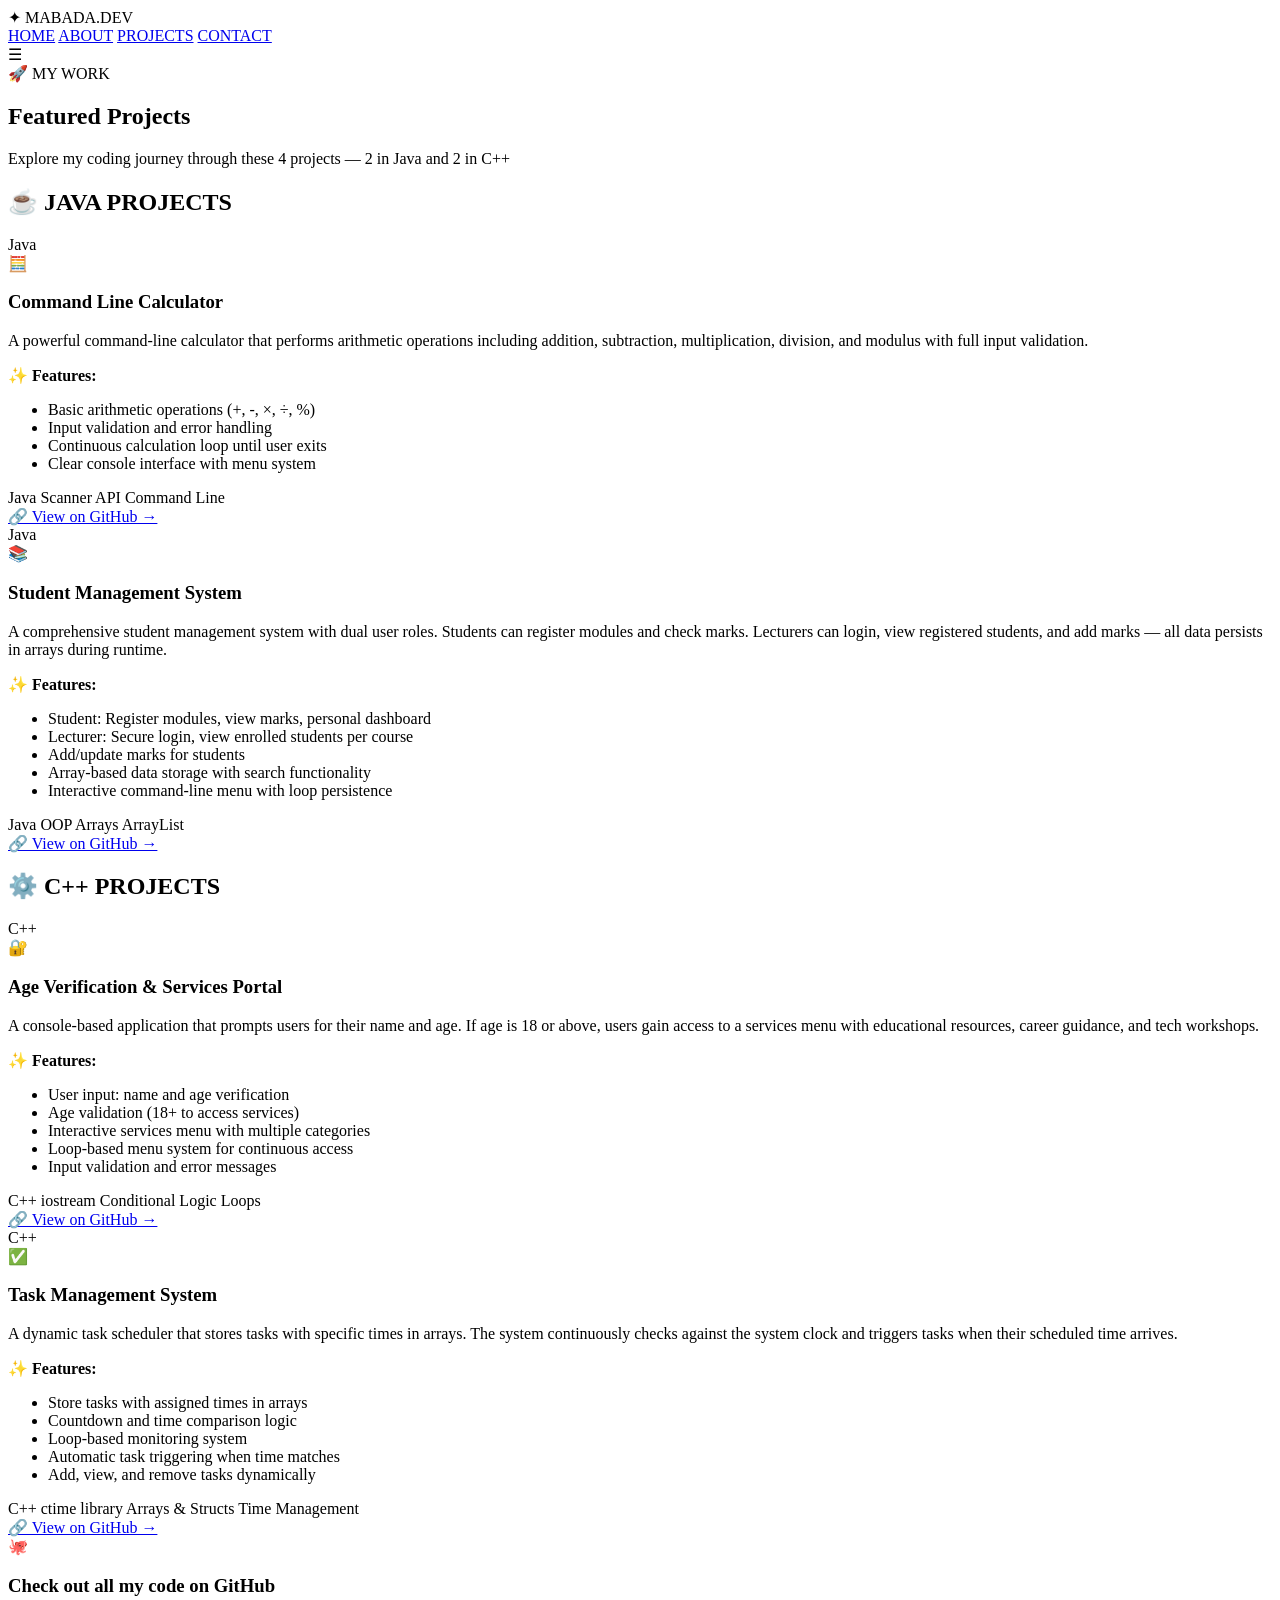
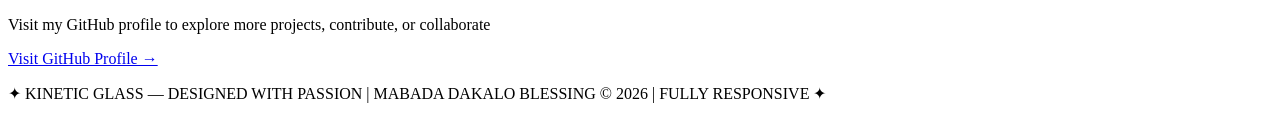
==== projects.html @ 3f31da8a "Add files via upload" ====
<!DOCTYPE html>
<html lang="en">
<head>
  <meta charset="UTF-8">
  <meta name="viewport" content="width=device-width, initial-scale=1.0, user-scalable=yes">
  <title>Mabada Dakalo | Projects</title>
  <link rel="stylesheet" href="css/style.css">
  <link href="https://fonts.googleapis.com/css2?family=Plus+Jakarta+Sans:wght@300;400;500;600;700;800&family=Inter:wght@300;400;500;600;700&display=swap" rel="stylesheet">
</head>
<body>
  <div class="orb orb1"></div>
  <div class="orb orb2"></div>
  <div class="orb orb3"></div>

  <div class="container">
    <nav>
      <div class="logo">✦ MABADA.DEV</div>
      <div class="nav-links">
        <a href="index.html">HOME</a>
        <a href="about.html">ABOUT</a>
        <a href="projects.html" class="active">PROJECTS</a>
        <a href="contact.html">CONTACT</a>
      </div>
      <div class="menu-toggle" id="menuToggle">☰</div>
    </nav>

    <!-- Projects Hero - No Image Slider -->
    <section>
      <div class="glass-panel projects-hero no-slider">
        <div class="projects-hero-text full-width">
          <div class="greeting-badge">🚀 MY WORK</div>
          <h1>Featured <span class="gradient-text">Projects</span></h1>
          <p>Explore my coding journey through these 4 projects — 2 in Java and 2 in C++</p>
        </div>
      </div>
    </section>

    <!-- Java Projects Section -->
    <section>
      <h2 class="section-title">☕ JAVA PROJECTS</h2>
      <div class="projects-grid">
        
        <div class="project-card glass-panel">
          <div class="project-badge">Java</div>
          <div class="project-icon">🧮</div>
          <h3>Command Line Calculator</h3>
          <p class="project-desc">A powerful command-line calculator that performs arithmetic operations including addition, subtraction, multiplication, division, and modulus with full input validation.</p>
          
          <div class="project-features-list">
            <strong>✨ Features:</strong>
            <ul>
              <li>Basic arithmetic operations (+, -, ×, ÷, %)</li>
              <li>Input validation and error handling</li>
              <li>Continuous calculation loop until user exits</li>
              <li>Clear console interface with menu system</li>
            </ul>
          </div>
          
          <div class="tech-used">
            <span>Java</span>
            <span>Scanner API</span>
            <span>Command Line</span>
          </div>
          
          <a href="https://github.com/mabada-dev/java-calculator" class="project-link" target="_blank">🔗 View on GitHub →</a>
        </div>

        <div class="project-card glass-panel">
          <div class="project-badge">Java</div>
          <div class="project-icon">📚</div>
          <h3>Student Management System</h3>
          <p class="project-desc">A comprehensive student management system with dual user roles. Students can register modules and check marks. Lecturers can login, view registered students, and add marks — all data persists in arrays during runtime.</p>
          
          <div class="project-features-list">
            <strong>✨ Features:</strong>
            <ul>
              <li>Student: Register modules, view marks, personal dashboard</li>
              <li>Lecturer: Secure login, view enrolled students per course</li>
              <li>Add/update marks for students</li>
              <li>Array-based data storage with search functionality</li>
              <li>Interactive command-line menu with loop persistence</li>
            </ul>
          </div>
          
          <div class="tech-used">
            <span>Java</span>
            <span>OOP</span>
            <span>Arrays</span>
            <span>ArrayList</span>
          </div>
          
          <a href="https://github.com/mabada-dev/student-management" class="project-link" target="_blank">🔗 View on GitHub →</a>
        </div>
      </div>
    </section>

    <!-- C++ Projects Section -->
    <section>
      <h2 class="section-title">⚙️ C++ PROJECTS</h2>
      <div class="projects-grid">
        
        <div class="project-card glass-panel">
          <div class="project-badge">C++</div>
          <div class="project-icon">🔐</div>
          <h3>Age Verification & Services Portal</h3>
          <p class="project-desc">A console-based application that prompts users for their name and age. If age is 18 or above, users gain access to a services menu with educational resources, career guidance, and tech workshops.</p>
          
          <div class="project-features-list">
            <strong>✨ Features:</strong>
            <ul>
              <li>User input: name and age verification</li>
              <li>Age validation (18+ to access services)</li>
              <li>Interactive services menu with multiple categories</li>
              <li>Loop-based menu system for continuous access</li>
              <li>Input validation and error messages</li>
            </ul>
          </div>
          
          <div class="tech-used">
            <span>C++</span>
            <span>iostream</span>
            <span>Conditional Logic</span>
            <span>Loops</span>
          </div>
          
          <a href="https://github.com/mabada-dev/age-verification-portal" class="project-link" target="_blank">🔗 View on GitHub →</a>
        </div>

        <div class="project-card glass-panel">
          <div class="project-badge">C++</div>
          <div class="project-icon">✅</div>
          <h3>Task Management System</h3>
          <p class="project-desc">A dynamic task scheduler that stores tasks with specific times in arrays. The system continuously checks against the system clock and triggers tasks when their scheduled time arrives.</p>
          
          <div class="project-features-list">
            <strong>✨ Features:</strong>
            <ul>
              <li>Store tasks with assigned times in arrays</li>
              <li>Countdown and time comparison logic</li>
              <li>Loop-based monitoring system</li>
              <li>Automatic task triggering when time matches</li>
              <li>Add, view, and remove tasks dynamically</li>
            </ul>
          </div>
          
          <div class="tech-used">
            <span>C++</span>
            <span>ctime library</span>
            <span>Arrays & Structs</span>
            <span>Time Management</span>
          </div>
          
          <a href="https://github.com/mabada-dev/task-scheduler" class="project-link" target="_blank">🔗 View on GitHub →</a>
        </div>
      </div>
    </section>

    <div class="github-section">
      <div class="glass-panel github-card">
        <div class="github-icon">🐙</div>
        <h3>Check out all my code on GitHub</h3>
        <p>Visit my GitHub profile to explore more projects, contribute, or collaborate</p>
        <a href="https://github.com/mabada-dev" class="cta-btn primary" target="_blank">Visit GitHub Profile →</a>
      </div>
    </div>

    <footer>
      <p>✦ KINETIC GLASS — DESIGNED WITH PASSION | MABADA DAKALO BLESSING © 2026 | FULLY RESPONSIVE ✦</p>
    </footer>
  </div>

  <script src="js/script.js"></script>
</body>
</html>
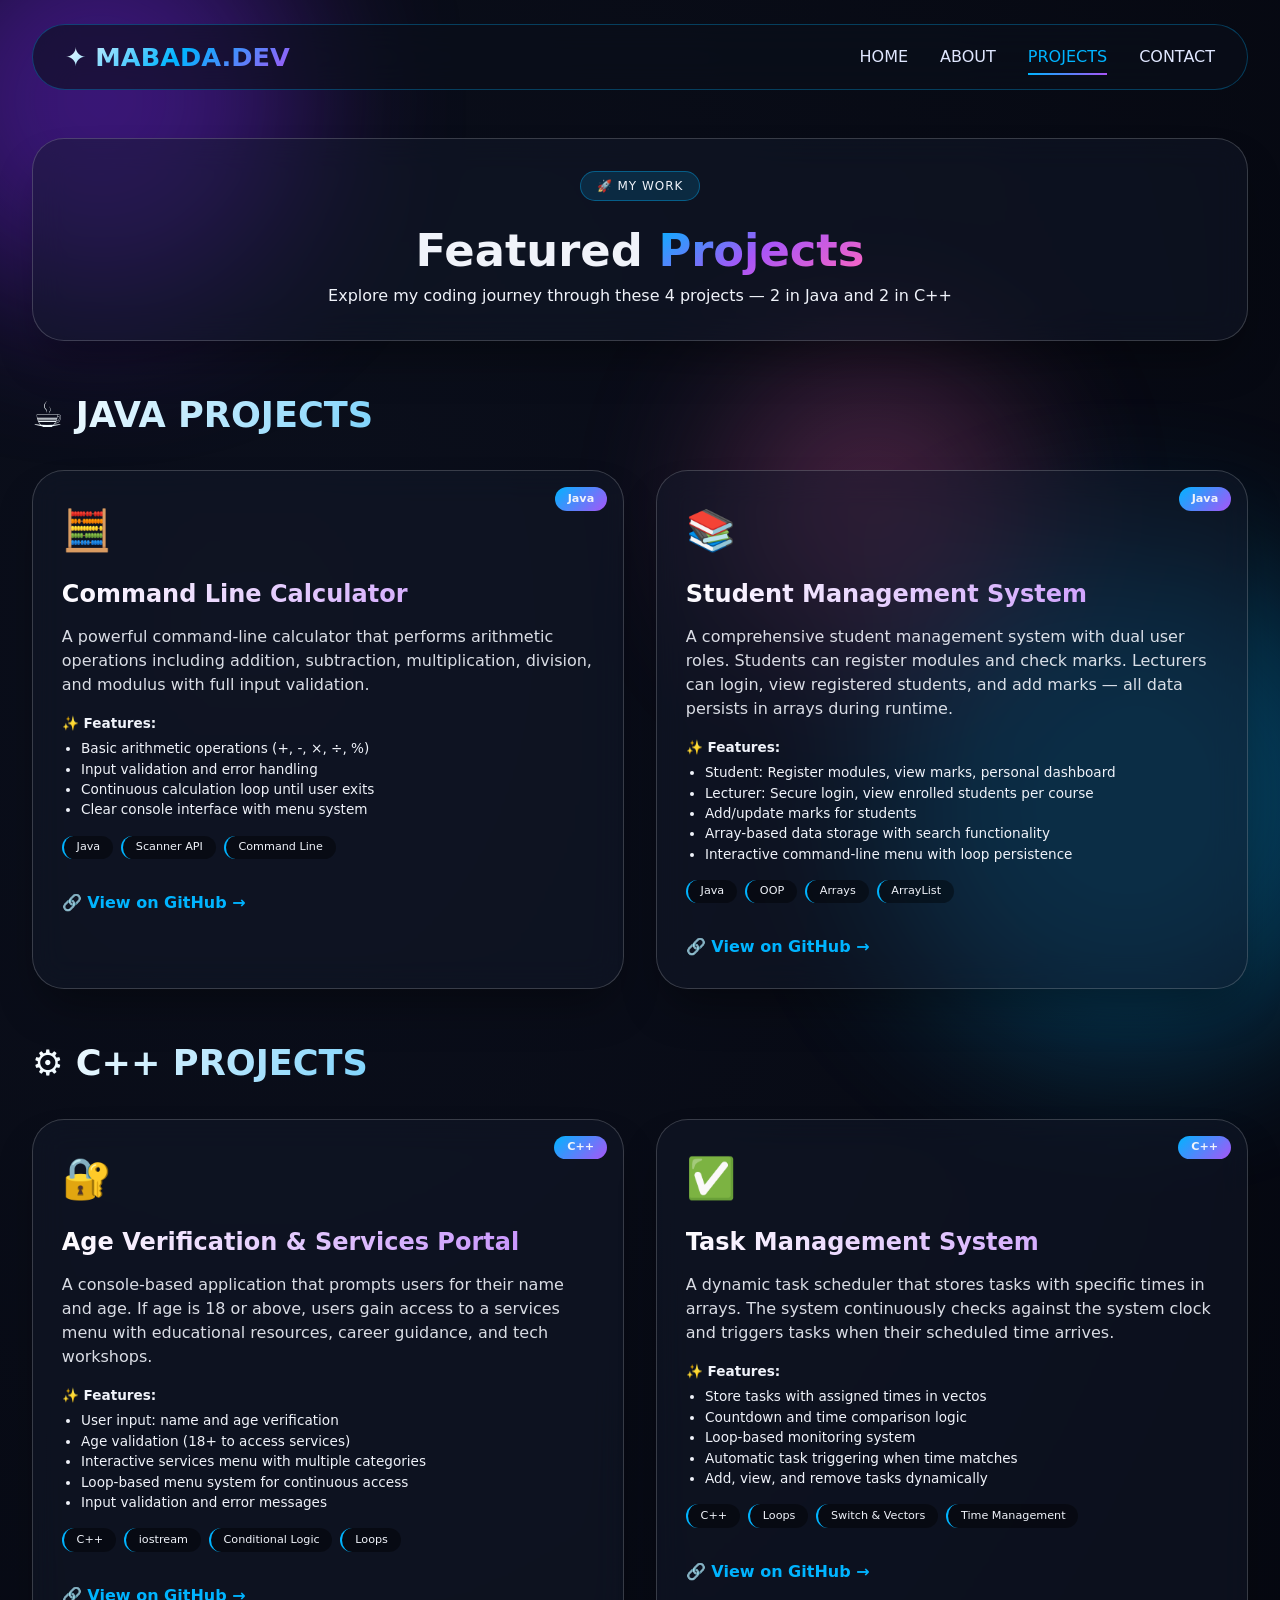
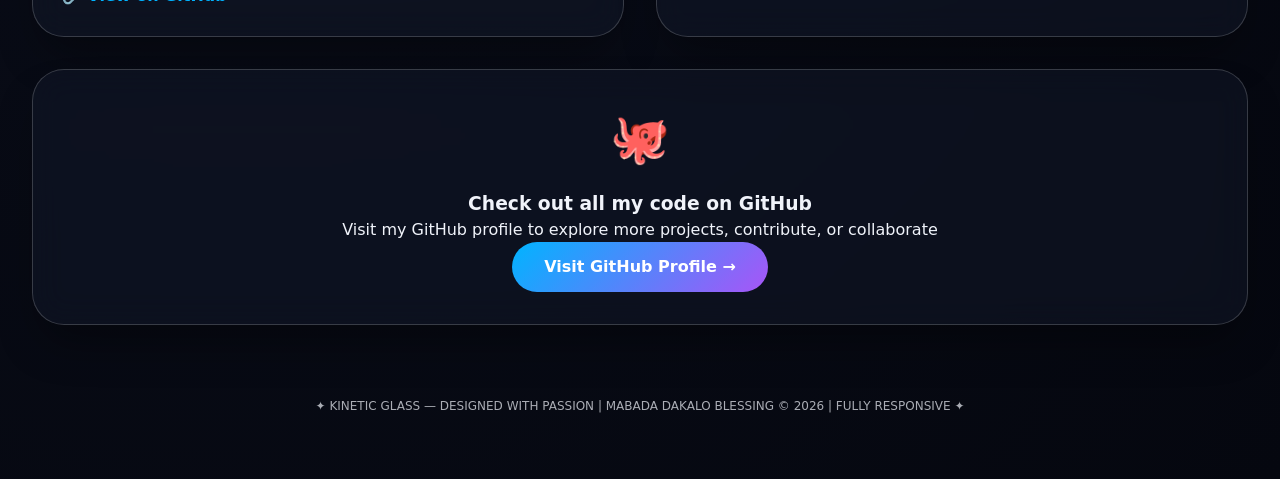
==== commit cafff1fa: "Update projects.html" ====
--- a/projects.html
+++ b/projects.html
@@ -123,7 +123,7 @@
             <span>Loops</span>
           </div>
           
-          <a href="https://github.com/mabada-dev/age-verification-portal" class="project-link" target="_blank">🔗 View on GitHub →</a>
+          <a href="https://github.com/Dakalo-rgb/AgeVerify-C-.git" class="project-link" target="_blank">🔗 View on GitHub →</a>
         </div>
 
         <div class="project-card glass-panel">
@@ -135,7 +135,7 @@
           <div class="project-features-list">
             <strong>✨ Features:</strong>
             <ul>
-              <li>Store tasks with assigned times in arrays</li>
+              <li>Store tasks with assigned times in vectos</li>
               <li>Countdown and time comparison logic</li>
               <li>Loop-based monitoring system</li>
               <li>Automatic task triggering when time matches</li>
@@ -145,12 +145,12 @@
           
           <div class="tech-used">
             <span>C++</span>
-            <span>ctime library</span>
-            <span>Arrays & Structs</span>
+            <span>Loops</span>
+            <span>Switch & Vectors</span>
             <span>Time Management</span>
           </div>
           
-          <a href="https://github.com/mabada-dev/task-scheduler" class="project-link" target="_blank">🔗 View on GitHub →</a>
+          <a href="https://github.com/Dakalo-rgb/Task-amanger-.git" class="project-link" target="_blank">🔗 View on GitHub →</a>
         </div>
       </div>
     </section>
--- a/css/style.css
+++ b/css/style.css
@@ -0,0 +1,1186 @@
+* {
+  margin: 0;
+  padding: 0;
+  box-sizing: border-box;
+}
+
+body {
+  font-family: 'Plus Jakarta Sans', 'Inter', 'Segoe UI', system-ui, sans-serif;
+  background: radial-gradient(ellipse at 20% 30%, #0b0f1c, #05070f);
+  color: #f0f3fa;
+  line-height: 1.5;
+  scroll-behavior: smooth;
+  overflow-x: hidden;
+}
+
+/* Animated floating orbs */
+.orb {
+  position: fixed;
+  border-radius: 50%;
+  filter: blur(80px);
+  opacity: 0.5;
+  pointer-events: none;
+  z-index: 0;
+  animation: floatOrb 18s infinite ease-in-out;
+}
+
+@keyframes floatOrb {
+  0% { transform: translate(0, 0) scale(1); }
+  50% { transform: translate(5%, 5%) scale(1.1); }
+  100% { transform: translate(0, 0) scale(1); }
+}
+
+.orb1 { width: 400px; height: 400px; background: #6b21d5; top: -100px; left: -100px; }
+.orb2 { width: 500px; height: 500px; background: #00b4ff; bottom: -150px; right: -100px; opacity: 0.3; animation-delay: 3s; }
+.orb3 { width: 300px; height: 300px; background: #ff66c0; top: 40%; right: 20%; opacity: 0.25; animation-delay: 6s; }
+
+.container {
+  max-width: 1300px;
+  margin: 0 auto;
+  padding: 1.5rem 2rem 4rem;
+  position: relative;
+  z-index: 10;
+}
+
+/* Glass panel effect */
+.glass-panel {
+  background: rgba(20, 28, 45, 0.45);
+  backdrop-filter: blur(16px);
+  border-radius: 2rem;
+  border: 1px solid rgba(255, 255, 255, 0.18);
+  box-shadow: 0 25px 45px -12px rgba(0, 0, 0, 0.4);
+  transition: all 0.35s ease;
+}
+
+.glass-panel:hover {
+  border-color: rgba(0, 180, 255, 0.5);
+  box-shadow: 0 30px 50px -18px rgba(0, 180, 255, 0.25);
+}
+
+/* Navigation */
+nav {
+  display: flex;
+  justify-content: space-between;
+  align-items: center;
+  flex-wrap: wrap;
+  gap: 1rem;
+  padding: 0.8rem 2rem;
+  background: rgba(10, 15, 28, 0.6);
+  backdrop-filter: blur(20px);
+  border-radius: 3rem;
+  border: 1px solid rgba(0, 180, 255, 0.3);
+  margin-bottom: 3rem;
+  position: sticky;
+  top: 1rem;
+  z-index: 100;
+}
+
+.logo {
+  font-size: 1.6rem;
+  font-weight: 700;
+  background: linear-gradient(135deg, #ffffff, #00b4ff, #a855f7);
+  -webkit-background-clip: text;
+  background-clip: text;
+  color: transparent;
+}
+
+.nav-links {
+  display: flex;
+  gap: 2rem;
+  flex-wrap: wrap;
+}
+
+.nav-links a {
+  color: #e0e7ff;
+  text-decoration: none;
+  font-weight: 500;
+  transition: 0.2s;
+  position: relative;
+}
+
+.nav-links a::after {
+  content: '';
+  position: absolute;
+  bottom: -6px;
+  left: 0;
+  width: 0;
+  height: 2px;
+  background: linear-gradient(90deg, #00b4ff, #a855f7);
+  transition: width 0.25s;
+}
+
+.nav-links a:hover::after,
+.nav-links a.active::after {
+  width: 100%;
+}
+
+.nav-links a:hover,
+.nav-links a.active {
+  color: #00b4ff;
+}
+
+.menu-toggle {
+  display: none;
+  font-size: 1.8rem;
+  cursor: pointer;
+  color: white;
+}
+
+/* Section Title */
+.section-title {
+  font-size: 2.2rem;
+  font-weight: 700;
+  margin-bottom: 1.8rem;
+  margin-top: 1rem;
+  background: linear-gradient(125deg, #ffffff, #7dd3fc);
+  -webkit-background-clip: text;
+  background-clip: text;
+  color: transparent;
+  display: inline-block;
+}
+
+.gradient-text {
+  background: linear-gradient(145deg, #00b4ff, #a855f7, #ff66c0);
+  -webkit-background-clip: text;
+  background-clip: text;
+  color: transparent;
+}
+
+/* Hero Grid - Desktop Layout */
+.hero-grid {
+  display: flex;
+  flex-wrap: wrap;
+  gap: 3rem;
+  align-items: center;
+  padding: 2.5rem;
+}
+
+/* Desktop: Text on left, Image on right */
+.hero-text {
+  flex: 1.5;
+  order: 1;
+}
+
+.hero-photo {
+  flex: 1;
+  order: 2;
+}
+
+.hero-description {
+  display: none;
+}
+
+/* Hide mobile-only elements on desktop */
+.mobile-only {
+  display: none;
+}
+
+.desktop-only {
+  display: block;
+}
+
+.greeting-badge {
+  display: inline-block;
+  background: rgba(0, 180, 255, 0.15);
+  border: 1px solid #00b4ff60;
+  padding: 0.3rem 1rem;
+  border-radius: 2rem;
+  font-size: 0.75rem;
+  margin-bottom: 1rem;
+  letter-spacing: 1px;
+}
+
+.hero-text h1 {
+  font-size: 3.5rem;
+  font-weight: 800;
+  line-height: 1.2;
+  margin-bottom: 0.5rem;
+}
+
+.kinetic-tag {
+  display: inline-block;
+  background: rgba(0, 180, 255, 0.2);
+  backdrop-filter: blur(4px);
+  padding: 0.3rem 1.2rem;
+  border-radius: 3rem;
+  font-size: 0.85rem;
+  border: 1px solid #00b4ff60;
+  margin: 0.8rem 0;
+}
+
+.hero-badges {
+  display: flex;
+  flex-wrap: wrap;
+  gap: 0.7rem;
+  margin: 1rem 0;
+}
+
+.badge {
+  background: rgba(0, 180, 255, 0.15);
+  border: 1px solid #00b4ff60;
+  padding: 0.3rem 1rem;
+  border-radius: 2rem;
+  font-size: 0.8rem;
+}
+
+.hero-buttons {
+  display: flex;
+  gap: 1rem;
+  flex-wrap: wrap;
+  margin-top: 1.5rem;
+}
+
+.cta-btn {
+  display: inline-block;
+  padding: 0.8rem 2rem;
+  border-radius: 2rem;
+  text-decoration: none;
+  font-weight: 600;
+  transition: all 0.3s ease;
+  cursor: pointer;
+}
+
+.cta-btn.primary {
+  background: linear-gradient(135deg, #00b4ff, #a855f7);
+  color: white;
+  border: none;
+}
+
+.cta-btn.primary:hover {
+  transform: translateY(-3px);
+  box-shadow: 0 10px 25px -8px rgba(0, 180, 255, 0.5);
+}
+
+.cta-btn.secondary {
+  background: transparent;
+  border: 2px solid #00b4ff;
+  color: #00b4ff;
+}
+
+.cta-btn.secondary:hover {
+  background: rgba(0, 180, 255, 0.1);
+  transform: translateY(-3px);
+}
+
+/* Sharp Image Slider - Modern Rectangular Design */
+.hero-photo, .about-photo, .projects-photo, .contact-photo {
+  flex: 1;
+  display: flex;
+  justify-content: center;
+}
+
+.sharp-slider-container {
+  position: relative;
+  width: 360px;
+  height: 420px;
+}
+
+.sharp-slider-container.small-slider {
+  width: 300px;
+  height: 360px;
+}
+
+.sharp-slider {
+  position: relative;
+  width: 100%;
+  height: 100%;
+}
+
+.sharp-slide {
+  position: absolute;
+  top: 0;
+  left: 0;
+  width: 100%;
+  height: 100%;
+  opacity: 0;
+  transition: opacity 0.4s ease-in-out;
+}
+
+.sharp-slide.active {
+  opacity: 1;
+}
+
+.image-frame {
+  width: 100%;
+  height: 100%;
+  background: linear-gradient(135deg, #1a1f35, #0d1225);
+  border-radius: 16px;
+  overflow: hidden;
+  box-shadow: 0 20px 35px -12px rgba(0, 0, 0, 0.4);
+  border: 1px solid rgba(0, 180, 255, 0.3);
+  transition: all 0.3s ease;
+  display: flex;
+  flex-direction: column;
+}
+
+.image-frame:hover {
+  transform: translateY(-5px);
+  border-color: #00b4ff;
+  box-shadow: 0 25px 40px -15px rgba(0, 180, 255, 0.3);
+}
+
+.sharp-image {
+  width: 100%;
+  height: 85%;
+  object-fit: cover;
+  display: block;
+}
+
+.image-caption {
+  height: 15%;
+  display: flex;
+  align-items: center;
+  justify-content: center;
+  background: linear-gradient(135deg, rgba(0, 180, 255, 0.15), rgba(168, 85, 247, 0.1));
+  font-size: 0.85rem;
+  font-weight: 500;
+  color: #e0e7ff;
+  border-top: 1px solid rgba(0, 180, 255, 0.2);
+}
+
+.sharp-slider-btn {
+  position: absolute;
+  top: 50%;
+  transform: translateY(-50%);
+  background: rgba(0, 0, 0, 0.6);
+  backdrop-filter: blur(4px);
+  border: 1px solid rgba(0, 180, 255, 0.5);
+  color: white;
+  cursor: pointer;
+  width: 36px;
+  height: 36px;
+  border-radius: 50%;
+  font-size: 1rem;
+  transition: all 0.2s;
+  z-index: 20;
+  display: flex;
+  align-items: center;
+  justify-content: center;
+}
+
+.sharp-slider-btn:hover {
+  background: #00b4ff;
+  transform: translateY(-50%) scale(1.1);
+}
+
+.sharp-prev, .about-sharp-prev, .projects-sharp-prev, .contact-sharp-prev {
+  left: -18px;
+}
+
+.sharp-next, .about-sharp-next, .projects-sharp-next, .contact-sharp-next {
+  right: -18px;
+}
+
+.sharp-slider-dots {
+  position: absolute;
+  bottom: -30px;
+  left: 50%;
+  transform: translateX(-50%);
+  display: flex;
+  gap: 0.6rem;
+}
+
+.sharp-dot {
+  width: 10px;
+  height: 10px;
+  border-radius: 50%;
+  background: rgba(255, 255, 255, 0.4);
+  cursor: pointer;
+  transition: all 0.2s;
+}
+
+.sharp-dot.active {
+  background: #00b4ff;
+  width: 24px;
+  border-radius: 10px;
+}
+
+/* Stats Section */
+.stats-section {
+  margin: 3rem 0;
+}
+
+.stats-grid {
+  display: grid;
+  grid-template-columns: repeat(auto-fit, minmax(200px, 1fr));
+  gap: 1.5rem;
+}
+
+.stat-card {
+  text-align: center;
+  padding: 1.8rem;
+  transition: transform 0.3s ease;
+}
+
+.stat-card:hover {
+  transform: translateY(-5px);
+}
+
+.stat-number {
+  font-size: 2.8rem;
+  font-weight: 800;
+  background: linear-gradient(135deg, #00b4ff, #a855f7);
+  -webkit-background-clip: text;
+  background-clip: text;
+  color: transparent;
+  margin-bottom: 0.5rem;
+}
+
+.stat-label {
+  font-size: 1.1rem;
+  font-weight: 600;
+  margin-bottom: 0.3rem;
+}
+
+.stat-desc {
+  font-size: 0.8rem;
+  opacity: 0.7;
+}
+
+/* Highlights Section */
+.highlights-grid {
+  display: flex;
+  flex-wrap: wrap;
+  gap: 1.5rem;
+  margin-top: 2rem;
+}
+
+.highlight-card {
+  flex: 1;
+  min-width: 200px;
+  padding: 1.8rem;
+  text-align: center;
+}
+
+.highlight-icon {
+  font-size: 2.5rem;
+  margin-bottom: 1rem;
+}
+
+/* Tech Stack Section */
+.tech-stack-section {
+  margin: 3rem 0;
+}
+
+.tech-grid {
+  display: grid;
+  grid-template-columns: repeat(auto-fit, minmax(250px, 1fr));
+  gap: 2rem;
+  padding: 2rem;
+}
+
+.tech-category h3 {
+  color: #90e0ff;
+  margin-bottom: 1rem;
+  font-size: 1.2rem;
+}
+
+.tech-items {
+  display: flex;
+  flex-wrap: wrap;
+  gap: 0.7rem;
+}
+
+.tech-item {
+  background: rgba(0, 180, 255, 0.15);
+  border: 1px solid #00b4ff60;
+  padding: 0.4rem 1rem;
+  border-radius: 2rem;
+  font-size: 0.8rem;
+  transition: all 0.2s;
+}
+
+.tech-item:hover {
+  background: rgba(0, 180, 255, 0.3);
+  transform: translateY(-2px);
+}
+
+/* Learning Section */
+.learning-section {
+  margin: 3rem 0;
+}
+
+.learning-card {
+  padding: 2rem;
+}
+
+.learning-icon {
+  font-size: 2.5rem;
+  text-align: center;
+  margin-bottom: 1rem;
+}
+
+.learning-card h3 {
+  text-align: center;
+  margin-bottom: 1.5rem;
+  color: #90e0ff;
+}
+
+.learning-item {
+  margin-bottom: 1.2rem;
+}
+
+.learning-name {
+  display: block;
+  margin-bottom: 0.4rem;
+  font-size: 0.9rem;
+  font-weight: 500;
+}
+
+.progress-bar {
+  background: rgba(255, 255, 255, 0.1);
+  border-radius: 1rem;
+  height: 8px;
+  overflow: hidden;
+}
+
+.progress {
+  background: linear-gradient(90deg, #00b4ff, #a855f7);
+  border-radius: 1rem;
+  height: 100%;
+  width: 0%;
+  transition: width 1s ease;
+}
+
+/* About Page */
+.about-hero, .projects-hero, .contact-hero {
+  display: flex;
+  flex-wrap: wrap;
+  gap: 2rem;
+  align-items: center;
+  padding: 2rem;
+  margin-bottom: 2rem;
+}
+
+.about-hero-text, .projects-hero-text, .contact-hero-text {
+  flex: 1;
+}
+
+.about-hero-text h1, .projects-hero-text h1, .contact-hero-text h1 {
+  font-size: 2.8rem;
+}
+
+.about-flex {
+  display: flex;
+  flex-wrap: wrap;
+  gap: 2rem;
+  padding: 2rem;
+}
+
+.about-item {
+  flex: 1;
+}
+
+.about-item ul {
+  margin-left: 1.2rem;
+  margin-bottom: 1rem;
+}
+
+.about-item li {
+  margin-bottom: 0.3rem;
+}
+
+.skill-cloud {
+  display: flex;
+  flex-wrap: wrap;
+  gap: 0.7rem;
+  margin-top: 1rem;
+}
+
+.skill-glow {
+  background: rgba(0, 180, 255, 0.15);
+  border: 1px solid #00b4ff60;
+  padding: 0.4rem 1.2rem;
+  border-radius: 2rem;
+  font-size: 0.8rem;
+}
+
+.personal-info {
+  padding: 2rem;
+  margin-top: 2rem;
+}
+
+.info-grid {
+  display: grid;
+  grid-template-columns: repeat(auto-fit, minmax(250px, 1fr));
+  gap: 1rem;
+}
+
+.info-item {
+  padding: 0.5rem;
+  background: rgba(255, 255, 255, 0.05);
+  border-radius: 0.8rem;
+}
+
+/* No Slider / Full Width Hero Sections */
+.about-hero.no-slider,
+.projects-hero.no-slider,
+.contact-hero.no-slider {
+  justify-content: center;
+  text-align: center;
+}
+
+.full-width {
+  text-align: center;
+  width: 100%;
+}
+
+.full-width .greeting-badge {
+  margin-bottom: 1rem;
+}
+
+/* Projects Page */
+.projects-grid {
+  display: flex;
+  flex-wrap: wrap;
+  gap: 2rem;
+  margin-bottom: 2rem;
+}
+
+.project-card {
+  flex: 1;
+  min-width: 300px;
+  padding: 1.8rem;
+  position: relative;
+  transition: all 0.3s;
+}
+
+.project-card:hover {
+  transform: translateY(-8px);
+}
+
+.project-badge {
+  position: absolute;
+  top: 1rem;
+  right: 1rem;
+  background: linear-gradient(135deg, #00b4ff, #a855f7);
+  padding: 0.2rem 0.8rem;
+  border-radius: 2rem;
+  font-size: 0.7rem;
+  font-weight: bold;
+}
+
+.project-icon {
+  font-size: 2.5rem;
+  margin-bottom: 1rem;
+}
+
+.project-card h3 {
+  font-size: 1.5rem;
+  margin-bottom: 0.8rem;
+  background: linear-gradient(120deg, #fff, #c084fc);
+  -webkit-background-clip: text;
+  background-clip: text;
+  color: transparent;
+}
+
+.project-desc {
+  margin: 0.8rem 0;
+  opacity: 0.9;
+}
+
+.project-features-list {
+  margin: 1rem 0;
+  font-size: 0.85rem;
+}
+
+.project-features-list ul {
+  margin-left: 1.2rem;
+  margin-top: 0.3rem;
+}
+
+.tech-used {
+  display: flex;
+  flex-wrap: wrap;
+  gap: 0.5rem;
+  margin: 1rem 0;
+}
+
+.tech-used span {
+  background: rgba(0, 0, 0, 0.4);
+  padding: 0.2rem 0.8rem;
+  border-radius: 2rem;
+  font-size: 0.7rem;
+  border-left: 2px solid #00b4ff;
+}
+
+.project-link {
+  display: inline-block;
+  color: #00b4ff;
+  text-decoration: none;
+  font-weight: 600;
+  margin-top: 1rem;
+  transition: 0.2s;
+}
+
+.project-link:hover {
+  color: #ff66c0;
+  transform: translateX(5px);
+}
+
+.github-section {
+  margin-top: 2rem;
+}
+
+.github-card {
+  text-align: center;
+  padding: 2rem;
+}
+
+.github-icon {
+  font-size: 3rem;
+  margin-bottom: 1rem;
+}
+
+/* Contact Page */
+.contact-grid {
+  display: flex;
+  flex-wrap: wrap;
+  gap: 2rem;
+  padding: 2rem;
+}
+
+.contact-info-card, .social-card {
+  flex: 1;
+}
+
+.contact-detail-item {
+  display: flex;
+  align-items: center;
+  gap: 1rem;
+  margin-bottom: 1.5rem;
+  padding: 0.8rem;
+  background: rgba(255, 255, 255, 0.05);
+  border-radius: 1rem;
+}
+
+.contact-icon {
+  font-size: 1.8rem;
+}
+
+.contact-value {
+  display: block;
+  color: #e0e7ff;
+  text-decoration: none;
+}
+
+.contact-value a {
+  color: #e0e7ff;
+  text-decoration: none;
+}
+
+.social-links-list {
+  display: flex;
+  flex-direction: column;
+  gap: 1rem;
+}
+
+.social-link {
+  display: flex;
+  align-items: center;
+  gap: 1rem;
+  padding: 0.8rem;
+  background: rgba(255, 255, 255, 0.05);
+  border-radius: 1rem;
+  text-decoration: none;
+  color: #e0e7ff;
+  transition: 0.2s;
+}
+
+.social-link:hover:not(.coming-soon) {
+  background: rgba(0, 180, 255, 0.2);
+  transform: translateX(5px);
+}
+
+.social-icon {
+  font-size: 1.5rem;
+}
+
+.coming-soon {
+  opacity: 0.6;
+  cursor: not-allowed;
+}
+
+.soon-badge {
+  margin-left: auto;
+  font-size: 0.7rem;
+  padding: 0.2rem 0.5rem;
+  background: rgba(255, 255, 255, 0.1);
+  border-radius: 1rem;
+}
+
+.form-container {
+  padding: 2rem;
+  margin-top: 2rem;
+}
+
+.contact-form {
+  display: flex;
+  flex-direction: column;
+  gap: 1rem;
+}
+
+.form-row {
+  display: flex;
+  gap: 1rem;
+  flex-wrap: wrap;
+}
+
+.form-row input {
+  flex: 1;
+}
+
+.contact-form input, .contact-form textarea {
+  background: rgba(255, 255, 255, 0.1);
+  border: 1px solid rgba(0, 180, 255, 0.3);
+  border-radius: 1rem;
+  padding: 0.8rem 1rem;
+  color: white;
+  font-family: inherit;
+}
+
+.contact-form input:focus, .contact-form textarea:focus {
+  outline: none;
+  border-color: #00b4ff;
+}
+
+.submit-btn {
+  background: linear-gradient(135deg, #00b4ff, #a855f7);
+  border: none;
+  padding: 0.8rem 1.5rem;
+  border-radius: 2rem;
+  color: white;
+  font-weight: 600;
+  cursor: pointer;
+  transition: 0.2s;
+}
+
+.submit-btn:hover {
+  transform: scale(1.02);
+  box-shadow: 0 0 20px rgba(0, 180, 255, 0.4);
+}
+
+.form-status {
+  margin-top: 1rem;
+  text-align: center;
+}
+
+.availability-card {
+  text-align: center;
+  padding: 2rem;
+  margin-top: 2rem;
+}
+
+.availability-icon {
+  font-size: 2.5rem;
+  margin-bottom: 1rem;
+}
+
+.availability-tags {
+  display: flex;
+  flex-wrap: wrap;
+  justify-content: center;
+  gap: 1rem;
+  margin: 1rem 0;
+}
+
+.availability-tags span {
+  background: rgba(0, 180, 255, 0.15);
+  border: 1px solid #00b4ff60;
+  padding: 0.4rem 1rem;
+  border-radius: 2rem;
+  font-size: 0.9rem;
+}
+
+.availability-note {
+  font-size: 0.85rem;
+  opacity: 0.7;
+  margin-top: 1rem;
+}
+
+/* Footer */
+footer {
+  text-align: center;
+  margin-top: 3rem;
+  padding-top: 1.5rem;
+  font-size: 0.75rem;
+  opacity: 0.7;
+}
+
+/* Mobile Layout - CORRECT ORDER: Welcome -> Name -> Image -> Description */
+@media (max-width: 768px) {
+  .container {
+    padding: 1rem;
+  }
+  
+  .menu-toggle {
+    display: block;
+  }
+  
+  .nav-links {
+    display: none;
+    width: 100%;
+    flex-direction: column;
+    align-items: center;
+    gap: 1rem;
+    padding: 1rem 0;
+  }
+  
+  .nav-links.show {
+    display: flex;
+  }
+  
+  /* Hero Grid Mobile Layout */
+  .hero-grid {
+    flex-direction: column;
+    padding: 1.5rem;
+    gap: 1rem;
+  }
+  
+  /* Order on mobile:
+     1. Welcome badge & Name (hero-text)
+     2. Hero Image (hero-photo) 
+     3. Description & Buttons (hero-description)
+  */
+  .hero-text {
+    order: 1;
+    text-align: center;
+    width: 100%;
+  }
+  
+  .hero-photo {
+    order: 2;
+    width: 100%;
+    margin: 0.5rem 0;
+  }
+  
+  .hero-description {
+    order: 3;
+    display: block;
+    text-align: center;
+    width: 100%;
+  }
+  
+  /* Hide desktop kinetic tag, show mobile one */
+  .desktop-only {
+    display: none;
+  }
+  
+  .mobile-only {
+    display: inline-block;
+    margin-bottom: 1rem;
+  }
+  
+  /* Adjust text sizes for mobile */
+  .hero-text h1 {
+    font-size: 1.8rem;
+  }
+  
+  .greeting-badge {
+    display: inline-block;
+    margin-bottom: 0.5rem;
+  }
+  
+  .kinetic-tag {
+    font-size: 0.7rem;
+    padding: 0.2rem 1rem;
+  }
+  
+  .bio-text {
+    font-size: 0.95rem;
+    margin: 0.8rem 0;
+    line-height: 1.5;
+  }
+  
+  .hero-badges {
+    justify-content: center;
+    flex-wrap: wrap;
+    gap: 0.5rem;
+    margin: 1rem 0;
+  }
+  
+  .badge {
+    font-size: 0.7rem;
+    padding: 0.2rem 0.8rem;
+  }
+  
+  .hero-buttons {
+    justify-content: center;
+    gap: 0.8rem;
+  }
+  
+  .cta-btn {
+    padding: 0.6rem 1.2rem;
+    font-size: 0.85rem;
+  }
+  
+  /* Adjust slider size for mobile */
+  .sharp-slider-container {
+    width: 260px;
+    height: 320px;
+    margin: 0 auto;
+  }
+  
+  .image-caption {
+    font-size: 0.7rem;
+  }
+  
+  /* Stats grid on mobile */
+  .stats-grid {
+    grid-template-columns: repeat(2, 1fr);
+    gap: 1rem;
+  }
+  
+  .stat-card {
+    padding: 1rem;
+  }
+  
+  .stat-number {
+    font-size: 1.8rem;
+  }
+  
+  .stat-label {
+    font-size: 0.85rem;
+  }
+  
+  .stat-desc {
+    font-size: 0.65rem;
+  }
+  
+  /* Tech grid on mobile */
+  .tech-grid {
+    gap: 1.2rem;
+    padding: 1.2rem;
+  }
+  
+  .tech-category h3 {
+    font-size: 1rem;
+  }
+  
+  .tech-item {
+    font-size: 0.7rem;
+    padding: 0.25rem 0.7rem;
+  }
+  
+  /* Learning section on mobile */
+  .learning-card {
+    padding: 1.2rem;
+  }
+  
+  .learning-name {
+    font-size: 0.8rem;
+  }
+  
+  /* Highlights grid on mobile */
+  .highlights-grid {
+    gap: 1rem;
+  }
+  
+  .highlight-card {
+    padding: 1rem;
+    min-width: auto;
+  }
+  
+  .highlight-icon {
+    font-size: 1.8rem;
+  }
+  
+  .highlight-card h3 {
+    font-size: 1rem;
+  }
+  
+  .highlight-card p {
+    font-size: 0.8rem;
+  }
+  
+  /* About, Projects, Contact hero sections */
+  .about-hero, .projects-hero, .contact-hero {
+    flex-direction: column;
+    text-align: center;
+    padding: 1.5rem;
+  }
+  
+  .about-hero-text h1, .projects-hero-text h1, .contact-hero-text h1 {
+    font-size: 2rem;
+  }
+  
+  .section-title {
+    font-size: 1.6rem;
+  }
+  
+  .form-row {
+    flex-direction: column;
+  }
+  
+  .info-grid {
+    grid-template-columns: 1fr;
+  }
+  
+  .project-card {
+    min-width: 100%;
+  }
+  
+  .sharp-slider-btn {
+    width: 28px;
+    height: 28px;
+    font-size: 0.8rem;
+  }
+  
+  .sharp-prev, .about-sharp-prev, .projects-sharp-prev, .contact-sharp-prev {
+    left: -10px;
+  }
+  
+  .sharp-next, .about-sharp-next, .projects-sharp-next, .contact-sharp-next {
+    right: -10px;
+  }
+}
+
+/* For very small devices (phones under 480px) */
+@media (max-width: 480px) {
+  .sharp-slider-container {
+    width: 220px;
+    height: 280px;
+  }
+  
+  .hero-text h1 {
+    font-size: 1.5rem;
+  }
+  
+  .greeting-badge {
+    font-size: 0.65rem;
+  }
+  
+  .bio-text {
+    font-size: 0.85rem;
+  }
+  
+  .stats-grid {
+    gap: 0.8rem;
+  }
+  
+  .stat-number {
+    font-size: 1.4rem;
+  }
+  
+  .container {
+    padding: 1rem;
+  }
+}
+
+/* Desktop: Show elements inside hero-text */
+@media (min-width: 769px) {
+  .hero-description .kinetic-tag,
+  .hero-description .bio-text,
+  .hero-description .hero-badges,
+  .hero-description .hero-buttons {
+    display: none;
+  }
+  
+  /* Show these elements inside hero-text on desktop */
+  .hero-text .kinetic-tag,
+  .hero-text p,
+  .hero-text .hero-badges,
+  .hero-text .hero-buttons {
+    display: block;
+  }
+}
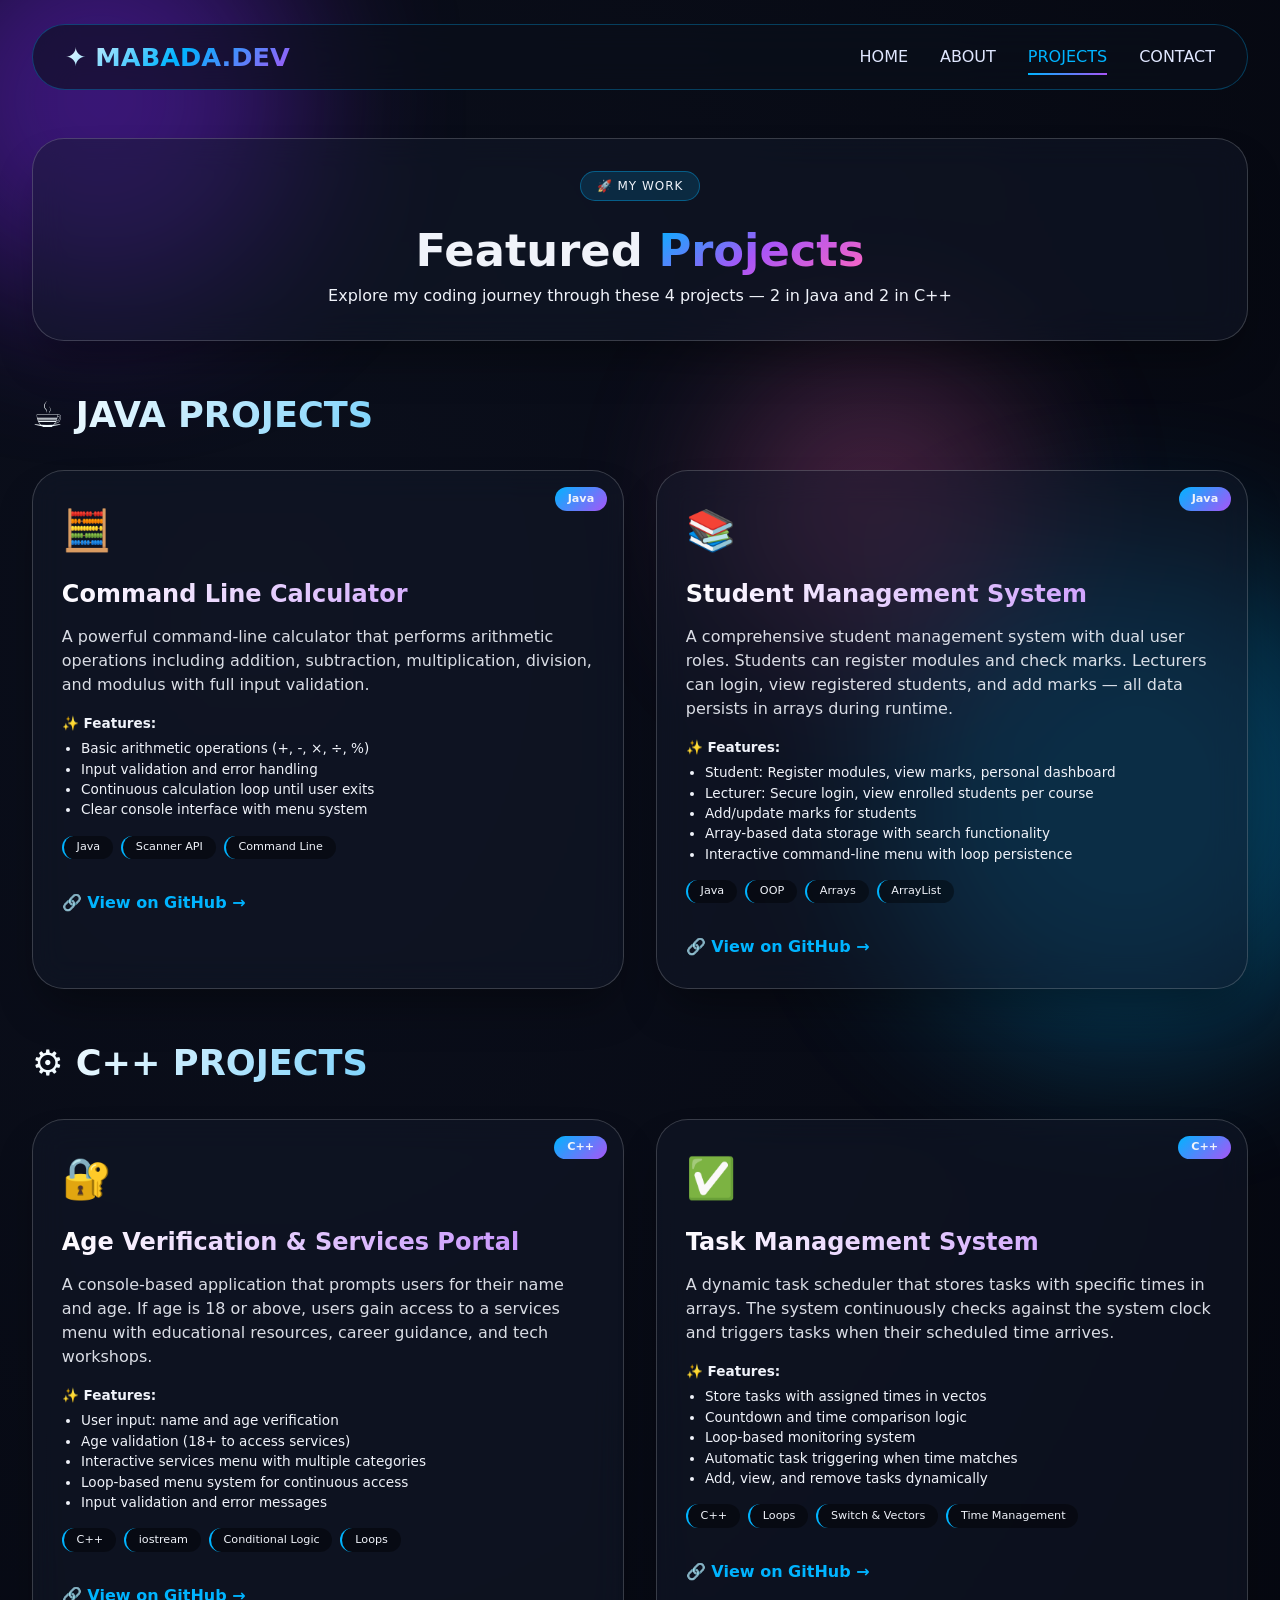
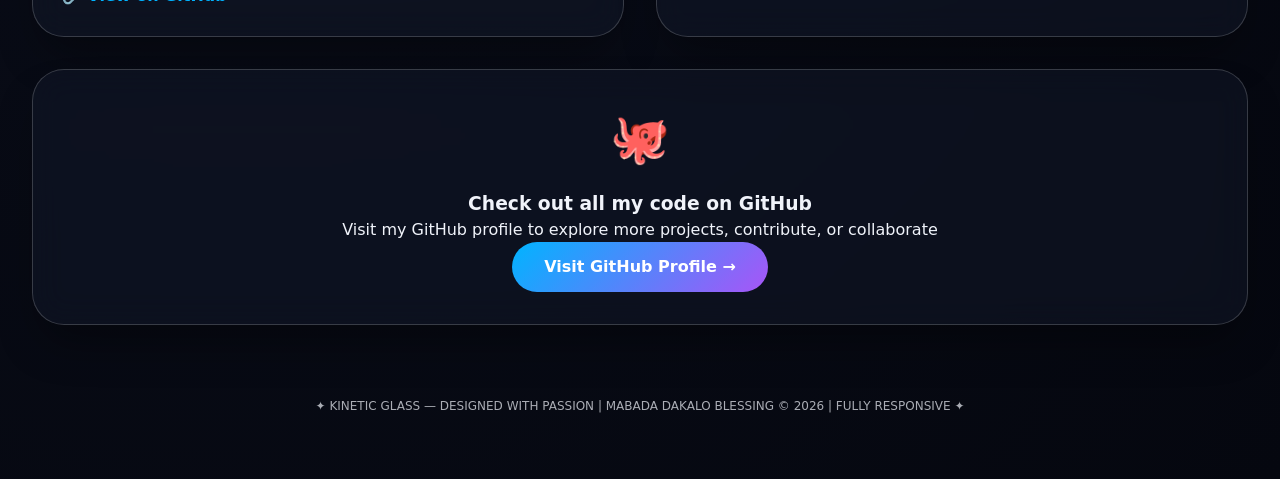
==== commit 8499008e: "Update projects.html" ====
--- a/projects.html
+++ b/projects.html
@@ -160,7 +160,7 @@
         <div class="github-icon">🐙</div>
         <h3>Check out all my code on GitHub</h3>
         <p>Visit my GitHub profile to explore more projects, contribute, or collaborate</p>
-        <a href="https://github.com/mabada-dev" class="cta-btn primary" target="_blank">Visit GitHub Profile →</a>
+        <a href="https://github.com/Dakalo-rgb" class="cta-btn primary" target="_blank">Visit GitHub Profile →</a>
       </div>
     </div>
 
